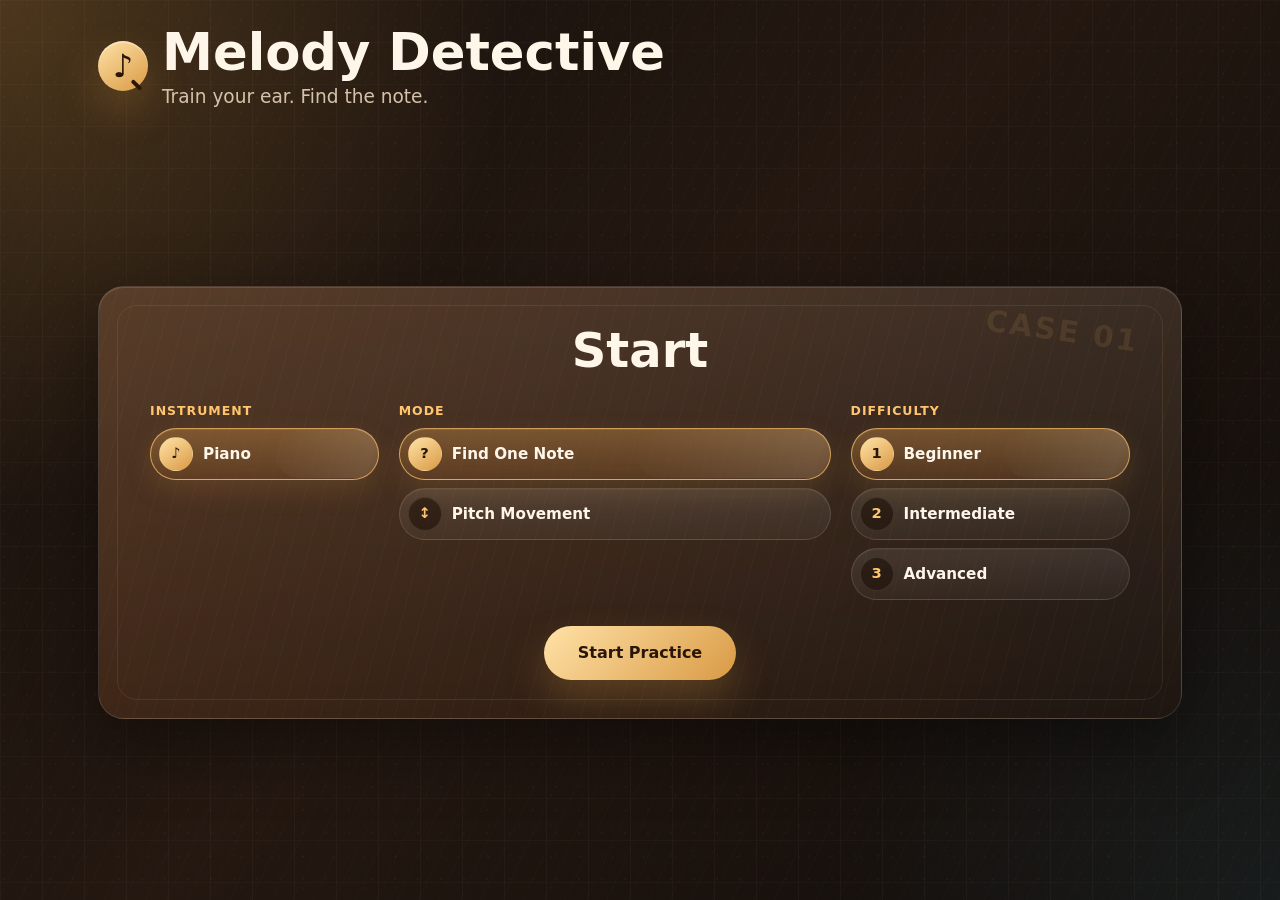
==== src/index.html @ ca668359 "Implemented the reward polish pass" ====
<!doctype html>
<html lang="en">
  <head>
    <meta charset="utf-8">
    <meta name="viewport" content="width=device-width, initial-scale=1">
    <title>Melody Detective</title>
    <link rel="stylesheet" href="styles.css">
  </head>
  <body>
    <main class="app" aria-labelledby="app-title">
      <header class="header">
        <div class="brand-mark" aria-hidden="true">♪</div>
        <div>
          <h1 id="app-title">Melody Detective</h1>
          <p class="subtitle">Train your ear. Find the note.</p>
        </div>
      </header>

      <section id="menu-screen" class="menu-card screen" aria-label="Practice setup">
        <div class="menu-intro">
          <h2>Start</h2>
        </div>

        <div class="settings-grid" aria-label="Practice settings">
          <div class="setting-group">
            <p class="setting-label">Instrument</p>
            <button class="setting-option selected" type="button" data-setting="instrument" data-value="piano" aria-pressed="true">
              <span class="option-icon" aria-hidden="true">♪</span>
              <span>Piano</span>
            </button>
          </div>

          <div class="setting-group">
            <p class="setting-label">Mode</p>
            <div class="option-row">
              <button class="setting-option selected" type="button" data-setting="mode" data-value="single-note" aria-pressed="true">
                <span class="option-icon" aria-hidden="true">?</span>
                <span>Find One Note</span>
              </button>
              <button class="setting-option" type="button" data-setting="mode" data-value="pitch-movement" aria-pressed="false">
                <span class="option-icon" aria-hidden="true">↕</span>
                <span>Pitch Movement</span>
              </button>
            </div>
          </div>

          <div class="setting-group">
            <p class="setting-label">Difficulty</p>
            <div class="option-row">
              <button class="setting-option selected" type="button" data-setting="difficulty" data-value="beginner" aria-pressed="true">
                <span class="option-icon" aria-hidden="true">1</span>
                <span>Beginner</span>
              </button>
              <button class="setting-option" type="button" data-setting="difficulty" data-value="intermediate" aria-pressed="false">
                <span class="option-icon" aria-hidden="true">2</span>
                <span>Intermediate</span>
              </button>
              <button class="setting-option" type="button" data-setting="difficulty" data-value="advanced" aria-pressed="false">
                <span class="option-icon" aria-hidden="true">3</span>
                <span>Advanced</span>
              </button>
            </div>
          </div>
        </div>

        <button id="start-practice" class="play-button" type="button">Start Practice</button>
      </section>

      <section id="challenge-screen" class="menu-card challenge-card screen hidden" aria-label="Find One Note challenge setup">
        <div class="menu-intro">
          <h2>Choose Challenge</h2>
        </div>

        <div class="challenge-grid" aria-label="Find One Note streak challenge">
          <button class="setting-option selected" type="button" data-setting="streakTarget" data-value="5" aria-pressed="true">
            <span class="option-icon" aria-hidden="true">5</span>
            <span>Streak</span>
          </button>
          <button class="setting-option" type="button" data-setting="streakTarget" data-value="10" aria-pressed="false">
            <span class="option-icon" aria-hidden="true">10</span>
            <span>Streak</span>
          </button>
          <button class="setting-option" type="button" data-setting="streakTarget" data-value="20" aria-pressed="false">
            <span class="option-icon" aria-hidden="true">20</span>
            <span>Streak</span>
          </button>
          <button class="setting-option" type="button" data-setting="streakTarget" data-value="30" aria-pressed="false">
            <span class="option-icon" aria-hidden="true">30</span>
            <span>Streak</span>
          </button>
        </div>

        <div class="challenge-nav">
          <button id="back-to-start" class="secondary-button" type="button">Back</button>
          <button id="start-selected-challenge" class="play-button" type="button">Start Challenge</button>
        </div>
      </section>

      <section id="practice-screen" class="screen hidden" aria-label="Piano practice">
        <div class="practice-topbar">
          <button id="back-to-menu" class="secondary-button" type="button">Back to Menu</button>
          <p id="practice-summary" class="practice-summary">Piano - Find One Note - Beginner</p>
        </div>

        <div class="game-card" aria-label="Melody Detective game">
          <div class="session-panel" aria-label="Session progress">
            <div class="session-stat">
              <span>Rank</span>
              <strong id="rank-label">Beginner</strong>
            </div>
            <div class="session-stat">
              <span>Streak</span>
              <strong id="streak-count">0 / 5</strong>
            </div>
            <div class="session-stat">
              <span>Accuracy</span>
              <strong id="accuracy-rate">100%</strong>
            </div>
            <div class="session-stat">
              <span>Attempts</span>
              <strong id="attempt-count">0</strong>
            </div>
            <div class="session-stat">
              <span>Misses</span>
              <strong id="miss-count">0</strong>
            </div>
          </div>

          <p id="instructions" class="instructions">
            Press Play Note, listen carefully, then tap the piano key that matches the mystery note.
          </p>

          <p id="movement-command" class="movement-command hidden"></p>

          <button id="play-note" class="play-button" type="button">Play Note</button>

          <div id="listening-tools" class="listening-tools hidden" aria-label="Listening tools">
            <button id="replay-note" class="secondary-button" type="button">Replay Note</button>
            <div id="compare-tools" class="compare-tools hidden">
              <button id="play-your-guess" class="secondary-button" type="button">Your Guess</button>
            </div>
          </div>

          <p id="feedback" class="feedback" role="status" aria-live="polite">
            Ready when you are.
          </p>

          <div id="success-moment" class="success-moment hidden" aria-hidden="true">
            <span class="success-icon"></span>
            <p class="success-title">You got it!</p>
            <span class="success-stamp">Solved</span>
          </div>

          <div class="piano-shell">
            <div id="keyboard" class="keyboard" aria-label="Virtual piano keyboard"></div>
          </div>

          <div id="challenge-complete" class="challenge-complete hidden" role="status" aria-live="polite">
            <div class="challenge-dialog">
              <span class="case-closed-stamp">Solved</span>
              <p class="success-kicker">Challenge complete</p>
              <h2>Take a bow.</h2>
              <p id="challenge-complete-copy">You reached your streak goal.</p>
              <div class="challenge-actions">
                <button id="aim-higher" class="play-button" type="button">Aim Higher</button>
                <button id="continue-challenge" class="secondary-button" type="button">Continue Current Challenge</button>
              </div>
            </div>
          </div>
        </div>

        <p class="footer">
          If a guess misses, listen to the direction cue, compare the notes, and try again.
        </p>
      </section>
    </main>

    <script src="app.js"></script>
  </body>
</html>
---- src/styles.css ----
:root {
  color-scheme: dark;
  --background: #17110d;
  --surface: #241a14;
  --surface-light: #322419;
  --ink: #fff6ea;
  --muted: #d5c2aa;
  --soft: #9b846a;
  --accent: #d99a45;
  --accent-bright: #ffc56f;
  --accent-ink: #2a1608;
  --correct: #f0bc67;
  --correct-deep: #7a4a1f;
  --high-low: #f2c86d;
  --clue: #7fc8ff;
  --border: rgba(255, 246, 234, 0.12);
  --white-key: #fff8ee;
  --white-key-bottom: #d8c9b5;
  --white-key-active: #ffe0a7;
  --black-key: #1f1712;
  --black-key-bottom: #070403;
  --black-key-width: 8%;
}

* {
  box-sizing: border-box;
}

body {
  position: relative;
  margin: 0;
  min-height: 100vh;
  font-family: Inter, ui-sans-serif, system-ui, -apple-system, BlinkMacSystemFont, "Segoe UI", sans-serif;
  color: var(--ink);
  background:
    linear-gradient(90deg, rgba(255, 246, 234, 0.03) 1px, transparent 1px),
    linear-gradient(rgba(255, 246, 234, 0.025) 1px, transparent 1px),
    radial-gradient(circle at top left, rgba(217, 154, 69, 0.28), transparent 32rem),
    radial-gradient(circle at bottom right, rgba(56, 91, 99, 0.2), transparent 28rem),
    linear-gradient(135deg, #17110d 0%, #241811 48%, #0f0c0a 100%);
  background-size: 42px 42px, 42px 42px, auto, auto, auto;
}

body::before {
  content: "";
  position: fixed;
  inset: 0;
  z-index: 0;
  pointer-events: none;
  background:
    radial-gradient(circle at 18% 22%, rgba(255, 246, 234, 0.06) 0 1px, transparent 1px),
    radial-gradient(circle at 78% 64%, rgba(217, 154, 69, 0.07) 0 1px, transparent 1px),
    repeating-linear-gradient(115deg, transparent 0 18px, rgba(255, 246, 234, 0.018) 18px 19px);
  background-size: 23px 23px, 31px 31px, auto;
  mix-blend-mode: screen;
  opacity: 0.42;
}

button {
  font: inherit;
}

.app {
  position: relative;
  z-index: 1;
  width: min(1120px, 100%);
  min-height: 100vh;
  margin: 0 auto;
  padding: 26px 18px 20px;
  display: grid;
  grid-template-rows: auto 1fr;
  gap: 18px;
}

.header {
  display: flex;
  align-items: center;
  gap: 14px;
}

h1 {
  margin: 0;
  font-size: clamp(1.85rem, 4vw, 3.25rem);
  line-height: 1.05;
  letter-spacing: 0;
}

.brand-mark {
  position: relative;
  width: 50px;
  height: 50px;
  border-radius: 50%;
  display: grid;
  place-items: center;
  color: var(--accent-ink);
  background:
    linear-gradient(145deg, #ffe2a7, var(--accent));
  font-size: 2rem;
  font-weight: 800;
  box-shadow:
    0 18px 42px rgba(217, 154, 69, 0.26),
    inset 0 2px 0 rgba(255, 255, 255, 0.34);
}

.brand-mark::after {
  content: "";
  position: absolute;
  right: 5px;
  bottom: 4px;
  width: 13px;
  height: 4px;
  border-radius: 999px;
  background: var(--accent-ink);
  transform: rotate(45deg);
  transform-origin: center;
}

.subtitle {
  margin: 6px 0 0;
  color: var(--muted);
  font-size: clamp(1rem, 2vw, 1.16rem);
}

.screen {
  align-self: center;
}

.screen.hidden,
.listening-tools.hidden,
.compare-tools.hidden,
.movement-command.hidden,
.play-button.hidden,
.challenge-complete.hidden {
  display: none;
}

.menu-card {
  position: relative;
  overflow: hidden;
  display: grid;
  justify-items: center;
  gap: clamp(18px, 3vw, 26px);
  padding: clamp(22px, 4vw, 38px);
  border: 1px solid var(--border);
  border-radius: 26px;
  background:
    repeating-linear-gradient(105deg, rgba(255, 246, 234, 0.025) 0 1px, transparent 1px 18px),
    linear-gradient(180deg, rgba(255, 246, 234, 0.075), transparent),
    linear-gradient(135deg, rgba(78, 48, 27, 0.92), rgba(31, 22, 17, 0.94));
  box-shadow:
    0 24px 70px rgba(0, 0, 0, 0.42),
    inset 0 1px 0 rgba(255, 246, 234, 0.12);
  backdrop-filter: blur(16px);
}

.menu-card::before {
  content: "";
  position: absolute;
  inset: 18px;
  border: 1px solid rgba(255, 197, 111, 0.1);
  border-radius: 20px;
  pointer-events: none;
}

.menu-card::after {
  content: "CASE 01";
  position: absolute;
  right: clamp(18px, 4vw, 42px);
  top: clamp(14px, 3vw, 30px);
  color: rgba(255, 197, 111, 0.1);
  font-size: clamp(1rem, 3vw, 1.85rem);
  font-weight: 900;
  letter-spacing: 0.08em;
  line-height: 1;
  pointer-events: none;
  transform: rotate(8deg);
}

.menu-intro {
  max-width: 660px;
  text-align: center;
  z-index: 1;
}

.setting-label {
  margin: 0;
  color: var(--accent-bright);
  font-size: 0.78rem;
  font-weight: 800;
  text-transform: uppercase;
  letter-spacing: 0.08em;
}

h2 {
  margin: 0;
  font-size: clamp(1.75rem, 5vw, 3rem);
  line-height: 1.08;
  letter-spacing: 0;
}

.settings-grid {
  width: min(980px, 100%);
  display: grid;
  grid-template-columns: 0.9fr 1.7fr 1.1fr;
  gap: clamp(14px, 2vw, 20px);
  z-index: 1;
}

.setting-group {
  min-width: 0;
  display: grid;
  align-content: start;
  gap: 10px;
}

.option-row {
  display: grid;
  grid-template-columns: 1fr;
  gap: 8px;
}

.challenge-grid {
  width: min(760px, 100%);
  display: grid;
  grid-template-columns: repeat(4, minmax(0, 1fr));
  gap: 10px;
  z-index: 1;
}

.challenge-nav {
  display: flex;
  align-items: center;
  justify-content: center;
  flex-wrap: wrap;
  gap: 10px;
  z-index: 1;
}

.setting-option {
  position: relative;
  overflow: hidden;
  min-height: 48px;
  display: flex;
  align-items: center;
  gap: 10px;
  padding: 8px 12px 8px 8px;
  border: 1px solid var(--border);
  border-radius: 999px;
  color: var(--ink);
  background:
    linear-gradient(180deg, rgba(255, 246, 234, 0.055), transparent),
    rgba(255, 246, 234, 0.04);
  font-size: 0.95rem;
  font-weight: 850;
  text-align: left;
  cursor: pointer;
  box-shadow: inset 0 1px 0 rgba(255, 255, 255, 0.04);
  transition: border-color 160ms ease, background 160ms ease, transform 160ms ease, box-shadow 160ms ease;
}

.setting-option::after {
  content: "";
  position: absolute;
  inset: 1px;
  border-radius: inherit;
  background: linear-gradient(110deg, transparent 0%, rgba(255, 246, 234, 0.11) 42%, transparent 68%);
  opacity: 0;
  transform: translateX(-55%);
  transition: opacity 180ms ease, transform 420ms ease;
  pointer-events: none;
}

.setting-option:hover,
.setting-option.selected {
  border-color: rgba(255, 197, 111, 0.72);
  background:
    linear-gradient(180deg, rgba(255, 197, 111, 0.19), transparent),
    rgba(125, 80, 39, 0.42);
  box-shadow:
    0 10px 28px rgba(217, 154, 69, 0.16),
    inset 0 1px 0 rgba(255, 246, 234, 0.1);
}

.setting-option:hover::after,
.setting-option.selected::after {
  opacity: 1;
  transform: translateX(55%);
}

.setting-option:active {
  transform: translateY(1px);
}

.option-icon {
  width: 34px;
  height: 34px;
  flex: 0 0 34px;
  display: grid;
  place-items: center;
  border: 1px solid rgba(255, 255, 255, 0.1);
  border-radius: 50%;
  color: var(--accent-bright);
  background: rgba(28, 16, 8, 0.58);
  font-size: 0.92rem;
  font-weight: 900;
  line-height: 1;
}

.setting-option.selected .option-icon {
  color: var(--accent-ink);
  background: linear-gradient(145deg, #ffe2a7, var(--accent));
  border-color: transparent;
}

.setting-option:focus-visible,
.secondary-button:focus-visible {
  outline: 3px solid var(--accent-bright);
  outline-offset: 3px;
}

.practice-topbar {
  display: flex;
  align-items: center;
  justify-content: space-between;
  gap: 14px;
  margin-bottom: 14px;
}

.secondary-button {
  min-height: 42px;
  padding: 0 16px;
  border: 1px solid var(--border);
  border-radius: 999px;
  color: var(--ink);
  background: rgba(255, 246, 234, 0.06);
  font-weight: 800;
  cursor: pointer;
  transition: background 160ms ease, border-color 160ms ease, transform 160ms ease;
}

.secondary-button:hover {
  border-color: rgba(255, 197, 111, 0.56);
  background: rgba(217, 154, 69, 0.14);
}

.secondary-button:active {
  transform: translateY(1px);
}

.listening-tools {
  display: flex;
  align-items: center;
  justify-content: center;
  flex-wrap: wrap;
  gap: 10px;
}

.compare-tools {
  display: flex;
  flex-wrap: wrap;
  justify-content: center;
  gap: 10px;
}

.practice-summary {
  margin: 0;
  color: var(--muted);
  font-size: 0.95rem;
  font-weight: 700;
  text-align: right;
}

.game-card {
  position: relative;
  overflow: hidden;
  align-self: center;
  display: grid;
  justify-items: center;
  gap: clamp(16px, 2vw, 22px);
  padding: clamp(20px, 3vw, 34px);
  border: 1px solid var(--border);
  border-radius: 28px;
  background:
    radial-gradient(circle at 22% 12%, rgba(255, 197, 111, 0.08), transparent 18rem),
    repeating-linear-gradient(100deg, rgba(255, 246, 234, 0.02) 0 1px, transparent 1px 22px),
    linear-gradient(180deg, rgba(255, 246, 234, 0.065), transparent),
    linear-gradient(135deg, rgba(45, 31, 23, 0.94), rgba(24, 19, 16, 0.95));
  box-shadow:
    0 24px 70px rgba(0, 0, 0, 0.42),
    inset 0 1px 0 rgba(255, 246, 234, 0.1);
  backdrop-filter: blur(16px);
}

.game-card::before {
  content: "CASE FILE";
  position: absolute;
  top: 18px;
  right: 22px;
  color: rgba(255, 197, 111, 0.08);
  font-size: clamp(0.78rem, 2vw, 1.25rem);
  font-weight: 900;
  letter-spacing: 0.1em;
  line-height: 1;
  pointer-events: none;
  transform: rotate(6deg);
}

.session-panel {
  width: 100%;
  display: grid;
  grid-template-columns: repeat(5, 1fr);
  gap: 10px;
}

.session-stat {
  min-height: 72px;
  display: grid;
  align-content: center;
  gap: 5px;
  padding: 12px;
  border: 1px solid rgba(255, 246, 234, 0.1);
  border-radius: 16px;
  background:
    linear-gradient(180deg, rgba(255, 246, 234, 0.07), transparent),
    rgba(255, 246, 234, 0.04);
  box-shadow: inset 0 1px 0 rgba(255, 246, 234, 0.05);
}

.session-stat span {
  color: var(--soft);
  font-size: 0.72rem;
  font-weight: 900;
  letter-spacing: 0.1em;
  text-transform: uppercase;
}

.session-stat strong {
  color: var(--ink);
  font-size: clamp(1rem, 2vw, 1.25rem);
  line-height: 1.1;
}

.instructions {
  max-width: 650px;
  margin: 0;
  color: var(--muted);
  font-size: clamp(1rem, 2vw, 1.16rem);
  line-height: 1.6;
  text-align: center;
}

.movement-command {
  margin: 0;
  color: var(--ink);
  font-size: clamp(1.25rem, 3vw, 1.7rem);
  font-weight: 800;
  text-align: center;
}

.play-button {
  min-height: 54px;
  padding: 0 34px;
  border: 0;
  border-radius: 999px;
  color: var(--accent-ink);
  background: linear-gradient(135deg, #ffe2a7, var(--accent));
  font-weight: 700;
  cursor: pointer;
  box-shadow: 0 18px 38px rgba(217, 154, 69, 0.26);
  transition: transform 160ms ease, box-shadow 160ms ease, filter 160ms ease;
}

.play-button:hover {
  transform: translateY(-2px);
  filter: brightness(1.05);
  box-shadow: 0 24px 48px rgba(217, 154, 69, 0.34);
}

.play-button:disabled {
  cursor: not-allowed;
  filter: saturate(0.6) brightness(0.78);
  opacity: 0.62;
  transform: none;
  box-shadow: none;
}

.play-button:active {
  transform: translateY(1px) scale(0.98);
}

.play-button:focus-visible,
.key:focus-visible {
  outline: 3px solid var(--accent-bright);
  outline-offset: 3px;
}

.feedback {
  min-height: 34px;
  margin: 0;
  color: var(--muted);
  font-size: clamp(1.2rem, 3vw, 1.6rem);
  font-weight: 700;
  text-align: center;
}

.feedback:empty {
  display: none;
}

.feedback.hint {
  color: var(--high-low);
}

.success-moment {
  position: relative;
  overflow: hidden;
  width: min(420px, 100%);
  display: flex;
  align-items: center;
  justify-content: center;
  gap: 10px;
  margin-top: -6px;
  padding: 12px 18px;
  border: 1px solid rgba(240, 188, 103, 0.42);
  border-radius: 999px;
  background:
    linear-gradient(135deg, rgba(240, 188, 103, 0.18), rgba(105, 68, 36, 0.22)),
    rgba(255, 246, 234, 0.05);
  box-shadow:
    0 18px 42px rgba(217, 154, 69, 0.14),
    inset 0 1px 0 rgba(255, 246, 234, 0.12);
  animation: successRise 420ms ease both;
}

.success-moment::after {
  content: "";
  position: absolute;
  inset: -40% auto -40% -30%;
  width: 34%;
  background: linear-gradient(90deg, transparent, rgba(255, 246, 234, 0.3), transparent);
  transform: skewX(-18deg);
  animation: lensSweep 900ms ease 120ms both;
  pointer-events: none;
}

.success-moment.hidden {
  display: none;
}

.success-kicker,
.success-title,
.success-note {
  margin: 0;
  text-align: center;
}

.success-icon {
  position: relative;
  z-index: 1;
  width: 34px;
  height: 34px;
  flex: 0 0 34px;
  display: grid;
  place-items: center;
  border-radius: 50%;
  color: var(--accent-ink);
  background: linear-gradient(145deg, #ffe2a7, var(--accent));
  box-shadow:
    0 10px 22px rgba(217, 154, 69, 0.22),
    inset 0 1px 0 rgba(255, 255, 255, 0.36);
  animation: badgePop 520ms ease both;
}

.success-icon::before {
  content: "";
  position: absolute;
  left: 9px;
  top: 8px;
  width: 12px;
  height: 12px;
  border: 3px solid var(--accent-ink);
  border-radius: 50%;
}

.success-icon::after {
  content: "";
  position: absolute;
  right: 8px;
  bottom: 8px;
  width: 10px;
  height: 4px;
  border-radius: 999px;
  background: var(--accent-ink);
  transform: rotate(45deg);
  transform-origin: center;
}

.success-kicker {
  color: var(--correct);
  font-size: 0.72rem;
  font-weight: 900;
  letter-spacing: 0.14em;
  text-transform: uppercase;
}

.success-title {
  color: var(--ink);
  font-size: clamp(1rem, 2.4vw, 1.25rem);
  font-weight: 900;
  line-height: 1;
  z-index: 1;
}

.success-title span {
  display: inline-block;
  animation: letterPop 520ms ease both;
  animation-delay: calc(var(--letter-index) * 34ms);
}

.success-note {
  color: var(--muted);
  font-size: 0.95rem;
  font-weight: 800;
}

.success-stamp {
  --stamp-rotation: -4deg;
  --stamp-start-rotation: -9deg;
  z-index: 1;
  padding: 5px 9px;
  border: 1px solid rgba(240, 188, 103, 0.42);
  border-radius: 999px;
  color: var(--accent-bright);
  background: rgba(42, 22, 8, 0.28);
  font-size: 0.66rem;
  font-weight: 1000;
  letter-spacing: 0.12em;
  line-height: 1;
  text-transform: uppercase;
  transform: rotate(-4deg);
  animation: stampIn 560ms ease 180ms both;
}

.challenge-complete {
  position: fixed;
  inset: 0;
  z-index: 20;
  width: 100%;
  display: grid;
  place-items: center;
  padding: 20px;
  background:
    radial-gradient(circle at center, rgba(217, 154, 69, 0.2), transparent 34rem),
    rgba(13, 8, 5, 0.78);
  backdrop-filter: blur(10px);
  animation: overlayFade 220ms ease both;
}

.challenge-dialog {
  position: relative;
  overflow: hidden;
  width: min(560px, 100%);
  display: grid;
  justify-items: center;
  gap: 14px;
  padding: clamp(26px, 5vw, 42px);
  border: 1px solid rgba(255, 197, 111, 0.36);
  border-radius: 28px;
  background:
    radial-gradient(circle at 20% 0%, rgba(255, 226, 167, 0.14), transparent 14rem),
    linear-gradient(135deg, rgba(217, 154, 69, 0.24), rgba(78, 48, 27, 0.16)),
    rgba(37, 24, 16, 0.96);
  box-shadow:
    0 28px 70px rgba(0, 0, 0, 0.52),
    0 0 70px rgba(217, 154, 69, 0.16),
    inset 0 1px 0 rgba(255, 246, 234, 0.14);
  text-align: center;
  animation: successRise 420ms ease both;
}

.challenge-dialog::before {
  content: "";
  position: absolute;
  inset: -20%;
  background:
    conic-gradient(from 90deg, transparent, rgba(255, 226, 167, 0.1), transparent 26%),
    repeating-linear-gradient(90deg, transparent 0 18px, rgba(255, 246, 234, 0.02) 18px 19px);
  animation: clueGlow 1600ms ease both;
  pointer-events: none;
}

.challenge-dialog > * {
  position: relative;
  z-index: 1;
}

.case-closed-stamp {
  --stamp-rotation: 10deg;
  --stamp-start-rotation: 18deg;
  position: absolute;
  top: clamp(14px, 3vw, 22px);
  right: clamp(16px, 4vw, 30px);
  z-index: 0;
  color: rgba(255, 197, 111, 0.16);
  font-size: clamp(1.25rem, 5vw, 3rem);
  font-weight: 1000;
  letter-spacing: 0.12em;
  line-height: 1;
  text-transform: uppercase;
  transform: rotate(var(--stamp-rotation));
  animation: stampIn 680ms ease 120ms both;
}

.challenge-complete h2,
.challenge-complete p {
  margin: 0;
}

.challenge-complete h2 {
  font-size: clamp(1.7rem, 5vw, 2.6rem);
}

.challenge-complete p:not(.success-kicker) {
  color: var(--muted);
  line-height: 1.5;
}

.challenge-actions {
  display: flex;
  flex-wrap: wrap;
  justify-content: center;
  gap: 10px;
  padding-top: 10px;
}

.piano-shell {
  width: 100%;
  padding: clamp(12px, 2.6vw, 22px);
  border: 1px solid rgba(255, 246, 234, 0.1);
  border-radius: 22px;
  background:
    linear-gradient(180deg, rgba(255, 246, 234, 0.09), transparent 32%),
    #100b08;
  box-shadow:
    inset 0 1px 0 rgba(255, 246, 234, 0.09),
    0 20px 44px rgba(0, 0, 0, 0.36);
}

.keyboard {
  width: 100%;
  height: clamp(180px, 26vw, 280px);
  position: relative;
  display: flex;
  overflow: hidden;
  border-radius: 14px;
  background: #090604;
  box-shadow:
    inset 0 8px 14px rgba(255, 255, 255, 0.06),
    inset 0 -18px 28px rgba(0, 0, 0, 0.35);
}

.key {
  font: inherit;
  cursor: pointer;
  transition: transform 120ms ease, filter 120ms ease, box-shadow 120ms ease;
}

.white-key {
  flex: 1 1 0;
  min-width: 0;
  height: 100%;
  border: 0;
  border-right: 1px solid #b8bfce;
  border-bottom: 8px solid #b8bfce;
  border-radius: 0 0 9px 9px;
  background: linear-gradient(180deg, var(--white-key) 0%, var(--white-key-bottom) 100%);
  color: #2d3340;
  font-weight: 800;
  display: flex;
  align-items: flex-end;
  justify-content: center;
  padding: 0 4px clamp(14px, 2vw, 22px);
  box-shadow:
    inset 0 -18px 24px rgba(22, 30, 45, 0.12),
    inset 1px 0 0 rgba(255, 255, 255, 0.85);
}

.white-key:first-child {
  border-top-left-radius: 10px;
}

.white-key:last-child {
  border-right: 0;
  border-top-right-radius: 10px;
}

.white-key:hover {
  filter: brightness(1.04);
}

.white-key:active {
  transform: translateY(5px);
  background: linear-gradient(180deg, var(--white-key-active) 0%, #d8b87d 100%);
  box-shadow:
    inset 0 -8px 16px rgba(22, 30, 45, 0.18),
    inset 1px 0 0 rgba(255, 255, 255, 0.75);
}

.white-key.revealed {
  color: var(--accent-ink);
  background: linear-gradient(180deg, #ffe8b5 0%, #d9ad65 100%);
  font-size: clamp(1rem, 2vw, 1.35rem);
  text-shadow: 0 1px 0 rgba(255, 255, 255, 0.7);
}

.white-key.solved-key {
  animation: keySolvedWhite 720ms ease both;
}

.black-key {
  position: absolute;
  top: 0;
  left: calc(var(--key-left) - (var(--black-key-width) / 2));
  width: var(--black-key-width);
  height: 62%;
  border: 0;
  border-radius: 0 0 7px 7px;
  color: #f6ead9;
  background:
    linear-gradient(90deg, rgba(255, 246, 234, 0.13), transparent 28%, rgba(255, 246, 234, 0.06) 70%, transparent),
    linear-gradient(180deg, #49372a 0%, var(--black-key) 48%, var(--black-key-bottom) 100%);
  font-size: clamp(0.72rem, 1.5vw, 0.9rem);
  font-weight: 800;
  display: flex;
  align-items: flex-end;
  justify-content: center;
  padding: 0 2px clamp(12px, 1.8vw, 18px);
  box-shadow:
    0 9px 16px rgba(0, 0, 0, 0.55),
    inset 0 -10px 14px rgba(0, 0, 0, 0.55),
    inset 0 1px 0 rgba(255, 255, 255, 0.18);
  z-index: 2;
}

.black-key:hover {
  filter: brightness(1.16);
}

.black-key:active {
  transform: translateY(4px);
  box-shadow:
    0 5px 10px rgba(0, 0, 0, 0.5),
    inset 0 -6px 10px rgba(0, 0, 0, 0.6),
    inset 0 1px 0 rgba(255, 255, 255, 0.14);
}

.black-key.revealed {
  color: var(--accent-bright);
  background:
    linear-gradient(90deg, rgba(255, 197, 111, 0.22), transparent 32%, rgba(255, 197, 111, 0.08) 72%, transparent),
    linear-gradient(180deg, #59402d 0%, #20140d 48%, #070403 100%);
  font-size: clamp(0.8rem, 1.6vw, 1rem);
}

.black-key.solved-key {
  animation: keySolvedBlack 720ms ease both;
}

.black-key:disabled {
  cursor: not-allowed;
  filter: saturate(0.45) brightness(0.72);
  opacity: 0.72;
  transform: none;
}

.black-key:disabled:active {
  transform: none;
}

.footer {
  color: var(--soft);
  font-size: 0.95rem;
  line-height: 1.5;
  margin: 14px 0 0;
  text-align: center;
}

@keyframes successRise {
  from {
    opacity: 0;
    transform: translateY(10px) scale(0.98);
  }

  to {
    opacity: 1;
    transform: translateY(0) scale(1);
  }
}

@keyframes overlayFade {
  from {
    opacity: 0;
  }

  to {
    opacity: 1;
  }
}

@keyframes letterPop {
  0% {
    opacity: 0;
    transform: translateY(10px) scale(0.92);
  }

  70% {
    opacity: 1;
    transform: translateY(-2px) scale(1.04);
  }

  100% {
    opacity: 1;
    transform: translateY(0) scale(1);
  }
}

@keyframes lensSweep {
  0% {
    opacity: 0;
    transform: translateX(0) skewX(-18deg);
  }

  25% {
    opacity: 1;
  }

  100% {
    opacity: 0;
    transform: translateX(520%) skewX(-18deg);
  }
}

@keyframes stampIn {
  0% {
    opacity: 0;
    transform: rotate(var(--stamp-start-rotation)) scale(1.28);
  }

  65% {
    opacity: 1;
    transform: rotate(var(--stamp-rotation)) scale(0.96);
  }

  100% {
    opacity: 1;
    transform: rotate(var(--stamp-rotation)) scale(1);
  }
}

@keyframes clueGlow {
  0% {
    opacity: 0;
    transform: rotate(0deg) scale(0.96);
  }

  100% {
    opacity: 1;
    transform: rotate(8deg) scale(1);
  }
}

@keyframes keySolvedWhite {
  0% {
    box-shadow:
      inset 0 -18px 24px rgba(22, 30, 45, 0.12),
      inset 1px 0 0 rgba(255, 255, 255, 0.85);
    filter: brightness(1);
  }

  45% {
    box-shadow:
      0 0 0 5px rgba(240, 188, 103, 0.28),
      0 0 34px rgba(217, 154, 69, 0.36),
      inset 0 -12px 22px rgba(42, 22, 8, 0.12),
      inset 1px 0 0 rgba(255, 255, 255, 0.85);
    filter: brightness(1.05);
  }

  100% {
    box-shadow:
      inset 0 -18px 24px rgba(22, 30, 45, 0.12),
      inset 1px 0 0 rgba(255, 255, 255, 0.85);
    filter: brightness(1);
  }
}

@keyframes keySolvedBlack {
  0% {
    box-shadow:
      0 9px 16px rgba(0, 0, 0, 0.55),
      inset 0 -10px 14px rgba(0, 0, 0, 0.55),
      inset 0 1px 0 rgba(255, 255, 255, 0.18);
  }

  45% {
    box-shadow:
      0 0 0 4px rgba(240, 188, 103, 0.24),
      0 14px 22px rgba(0, 0, 0, 0.48),
      0 0 32px rgba(217, 154, 69, 0.34),
      inset 0 -8px 12px rgba(0, 0, 0, 0.5),
      inset 0 1px 0 rgba(255, 255, 255, 0.18);
  }

  100% {
    box-shadow:
      0 9px 16px rgba(0, 0, 0, 0.55),
      inset 0 -10px 14px rgba(0, 0, 0, 0.55),
      inset 0 1px 0 rgba(255, 255, 255, 0.18);
  }
}

@keyframes badgePop {
  0% {
    opacity: 0;
    transform: rotate(-16deg) scale(0.72);
  }

  70% {
    opacity: 1;
    transform: rotate(7deg) scale(1.08);
  }

  100% {
    opacity: 1;
    transform: rotate(0) scale(1);
  }
}

@media (prefers-reduced-motion: reduce) {
  .success-moment,
  .success-moment::after,
  .success-icon,
  .success-title span,
  .success-stamp,
  .challenge-complete,
  .challenge-dialog,
  .challenge-dialog::before,
  .case-closed-stamp,
  .white-key.solved-key,
  .black-key.solved-key {
    animation: none;
  }

  .key,
  .play-button,
  .secondary-button,
  .setting-option {
    transition: none;
  }
}

@media (max-width: 640px) {
  .app {
    padding: 22px 12px 18px;
    gap: 18px;
  }

  .header {
    gap: 11px;
  }

  .brand-mark {
    width: 46px;
    height: 46px;
    border-radius: 14px;
    font-size: 1.65rem;
  }

  .game-card {
    gap: 18px;
    padding: 18px 12px;
  }

  .menu-card {
    padding: 20px 14px;
  }

  .menu-card::before {
    inset: 10px;
  }

  .settings-grid {
    grid-template-columns: 1fr;
  }

  .setting-group {
    gap: 8px;
  }

  .option-row {
    grid-template-columns: repeat(2, minmax(0, 1fr));
  }

  .challenge-grid {
    grid-template-columns: repeat(2, minmax(0, 1fr));
  }

  .setting-option {
    min-height: 46px;
    padding-right: 10px;
    font-size: 0.9rem;
  }

  .option-icon {
    width: 30px;
    height: 30px;
    flex-basis: 30px;
    font-size: 0.82rem;
  }

  .session-panel {
    grid-template-columns: repeat(2, 1fr);
  }

  .practice-topbar {
    align-items: stretch;
    flex-direction: column;
  }

  .practice-summary {
    text-align: left;
  }

  .listening-tools,
  .compare-tools {
    width: 100%;
  }

  .listening-tools .secondary-button,
  .compare-tools .secondary-button {
    flex: 1 1 140px;
  }

  .keyboard {
    height: clamp(150px, 48vw, 220px);
  }

  .white-key {
    font-size: 0.82rem;
    padding-bottom: 12px;
  }

  .black-key {
    height: 58%;
    border-radius: 0 0 5px 5px;
  }
}
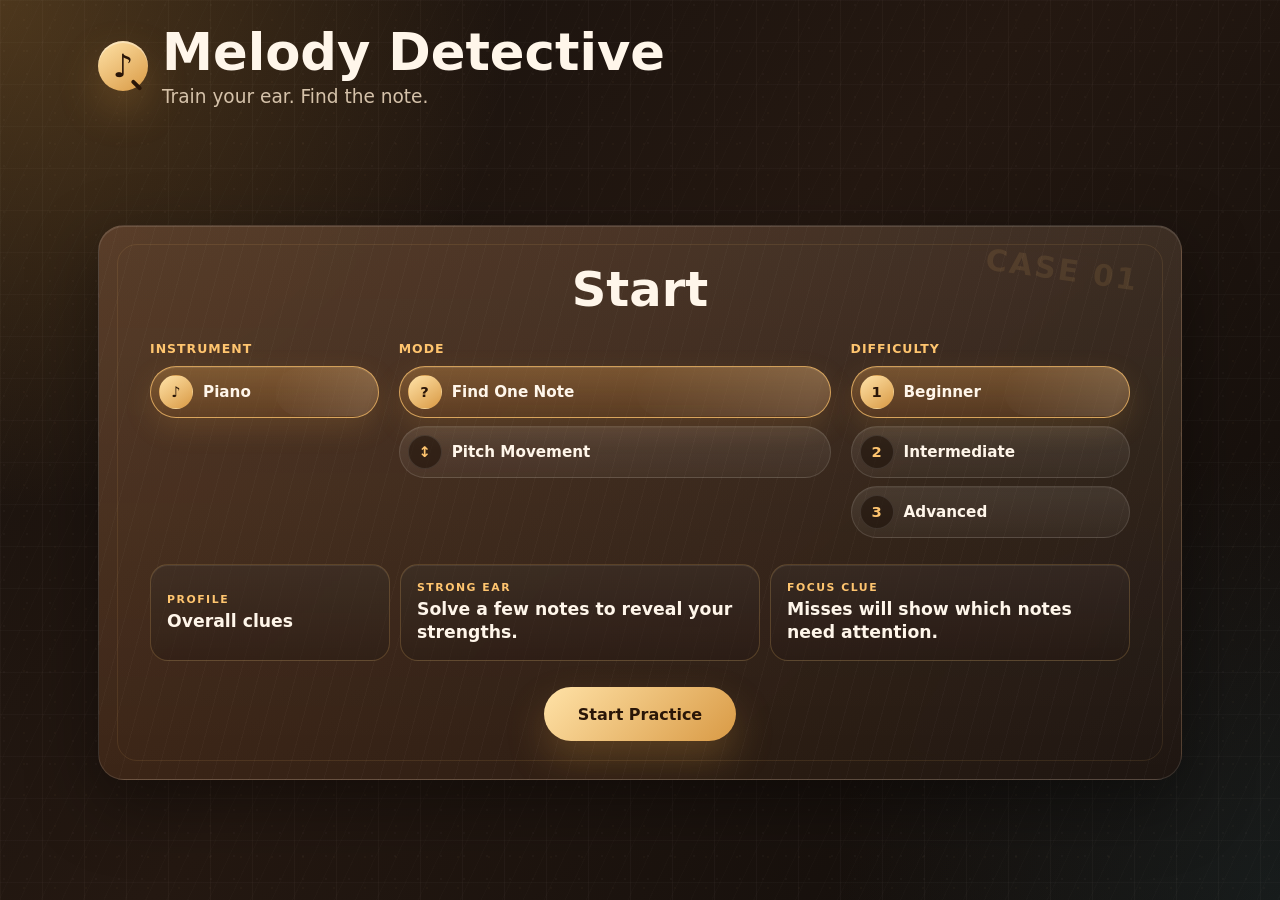
==== commit 416c270e: "Separate session insights from overall profile" ====
--- a/src/index.html
+++ b/src/index.html
@@ -63,6 +63,21 @@
           </div>
         </div>
 
+        <div class="profile-card" aria-label="Overall ear profile">
+          <div>
+            <span>Profile</span>
+            <strong>Overall clues</strong>
+          </div>
+          <div>
+            <span>Strong Ear</span>
+            <strong id="profile-strength-insight">Solve a few notes to reveal your strengths.</strong>
+          </div>
+          <div>
+            <span>Focus Clue</span>
+            <strong id="profile-focus-insight">Misses will show which notes need attention.</strong>
+          </div>
+        </div>
+
         <button id="start-practice" class="play-button" type="button">Start Practice</button>
       </section>
 
@@ -123,6 +138,21 @@
             <div class="session-stat">
               <span>Misses</span>
               <strong id="miss-count">0</strong>
+            </div>
+            <div id="timer-stat" class="session-stat timer-stat hidden">
+              <span>Timer</span>
+              <strong id="timer-count">--</strong>
+            </div>
+          </div>
+
+          <div class="learning-insights" aria-label="Personalized learning notes">
+            <div class="learning-insight">
+              <span>Strong Ear</span>
+              <strong id="strength-insight">Solve a few notes to reveal your strengths.</strong>
+            </div>
+            <div class="learning-insight">
+              <span>Focus Clue</span>
+              <strong id="focus-insight">Misses will show which notes need attention.</strong>
             </div>
           </div>
 
@@ -163,7 +193,56 @@
               <p id="challenge-complete-copy">You reached your streak goal.</p>
               <div class="challenge-actions">
                 <button id="aim-higher" class="play-button" type="button">Aim Higher</button>
+                <button id="view-summary" class="secondary-button" type="button">View Summary</button>
                 <button id="continue-challenge" class="secondary-button" type="button">Continue Current Challenge</button>
+              </div>
+            </div>
+          </div>
+
+          <div id="session-summary" class="session-summary hidden" role="dialog" aria-modal="true" aria-labelledby="summary-title">
+            <div class="summary-dialog">
+              <span class="case-closed-stamp">Case Notes</span>
+              <p class="success-kicker">Session summary</p>
+              <h2 id="summary-title">What your ear showed today</h2>
+              <p id="summary-takeaway">Every session leaves a clue.</p>
+
+              <div class="summary-grid" aria-label="Session results">
+                <div class="summary-stat">
+                  <span>Solves</span>
+                  <strong id="summary-solves">0</strong>
+                </div>
+                <div class="summary-stat">
+                  <span>Misses</span>
+                  <strong id="summary-misses">0</strong>
+                </div>
+                <div class="summary-stat">
+                  <span>Accuracy</span>
+                  <strong id="summary-accuracy">100%</strong>
+                </div>
+                <div class="summary-stat">
+                  <span>Best Streak</span>
+                  <strong id="summary-best-streak">0</strong>
+                </div>
+                <div class="summary-stat">
+                  <span>Rank</span>
+                  <strong id="summary-rank">Beginner</strong>
+                </div>
+              </div>
+
+              <div class="summary-learning" aria-label="Learning notes">
+                <div>
+                  <span>Strong Ear</span>
+                  <strong id="summary-strength">Solve a few notes to reveal your strengths.</strong>
+                </div>
+                <div>
+                  <span>Focus Clue</span>
+                  <strong id="summary-focus">Misses will show which notes need attention.</strong>
+                </div>
+              </div>
+
+              <div class="summary-actions">
+                <button id="summary-menu" class="secondary-button" type="button">Back to Menu</button>
+                <button id="summary-continue" class="play-button" type="button">Keep Practicing</button>
               </div>
             </div>
           </div>
@@ -175,6 +254,9 @@
       </section>
     </main>
 
+    <script src="config.js"></script>
+    <script src="audio.js"></script>
+    <script src="learning-profile.js"></script>
     <script src="app.js"></script>
   </body>
 </html>
--- a/src/styles.css
+++ b/src/styles.css
@@ -130,7 +130,9 @@
 .compare-tools.hidden,
 .movement-command.hidden,
 .play-button.hidden,
-.challenge-complete.hidden {
+.timer-stat.hidden,
+.challenge-complete.hidden,
+.session-summary.hidden {
   display: none;
 }
 
@@ -227,6 +229,42 @@
   z-index: 1;
 }
 
+.profile-card {
+  width: min(980px, 100%);
+  display: grid;
+  grid-template-columns: 0.8fr 1.2fr 1.2fr;
+  gap: 10px;
+  z-index: 1;
+}
+
+.profile-card > div {
+  display: grid;
+  align-content: center;
+  gap: 4px;
+  min-height: 84px;
+  padding: 16px;
+  border: 1px solid rgba(255, 197, 111, 0.2);
+  border-radius: 18px;
+  background:
+    linear-gradient(180deg, rgba(255, 246, 234, 0.07), rgba(255, 246, 234, 0.02)),
+    rgba(27, 16, 10, 0.42);
+  box-shadow: inset 0 1px 0 rgba(255, 246, 234, 0.08);
+}
+
+.profile-card span {
+  color: var(--accent-bright);
+  font-size: 0.68rem;
+  font-weight: 900;
+  letter-spacing: 0.14em;
+  text-transform: uppercase;
+}
+
+.profile-card strong {
+  color: var(--text);
+  font-size: clamp(0.98rem, 2vw, 1.08rem);
+  line-height: 1.32;
+}
+
 .challenge-nav {
   display: flex;
   align-items: center;
@@ -438,6 +476,62 @@
   color: var(--ink);
   font-size: clamp(1rem, 2vw, 1.25rem);
   line-height: 1.1;
+}
+
+.timer-stat {
+  border-color: rgba(240, 188, 103, 0.28);
+  background:
+    linear-gradient(180deg, rgba(240, 188, 103, 0.1), transparent),
+    rgba(255, 246, 234, 0.045);
+}
+
+.timer-stat strong {
+  color: var(--accent-bright);
+}
+
+.timer-stat.urgent {
+  border-color: rgba(242, 200, 109, 0.62);
+  box-shadow:
+    0 0 28px rgba(217, 154, 69, 0.18),
+    inset 0 1px 0 rgba(255, 246, 234, 0.1);
+  animation: timerPulse 900ms ease-in-out infinite;
+}
+
+.learning-insights {
+  width: min(820px, 100%);
+  display: grid;
+  grid-template-columns: repeat(2, minmax(0, 1fr));
+  gap: 10px;
+}
+
+.learning-insight {
+  min-height: 66px;
+  display: grid;
+  align-content: center;
+  gap: 5px;
+  padding: 12px 14px;
+  border: 1px solid rgba(240, 188, 103, 0.18);
+  border-radius: 18px;
+  background:
+    radial-gradient(circle at top left, rgba(255, 197, 111, 0.1), transparent 12rem),
+    rgba(255, 246, 234, 0.035);
+  box-shadow:
+    inset 0 1px 0 rgba(255, 246, 234, 0.06),
+    0 12px 26px rgba(0, 0, 0, 0.14);
+}
+
+.learning-insight span {
+  color: var(--accent-bright);
+  font-size: 0.7rem;
+  font-weight: 900;
+  letter-spacing: 0.12em;
+  text-transform: uppercase;
+}
+
+.learning-insight strong {
+  color: var(--ink);
+  font-size: clamp(0.92rem, 2vw, 1.04rem);
+  line-height: 1.35;
 }
 
 .instructions {
@@ -641,7 +735,8 @@
   animation: stampIn 560ms ease 180ms both;
 }
 
-.challenge-complete {
+.challenge-complete,
+.session-summary {
   position: fixed;
   inset: 0;
   z-index: 20;
@@ -656,7 +751,8 @@
   animation: overlayFade 220ms ease both;
 }
 
-.challenge-dialog {
+.challenge-dialog,
+.summary-dialog {
   position: relative;
   overflow: hidden;
   width: min(560px, 100%);
@@ -678,7 +774,13 @@
   animation: successRise 420ms ease both;
 }
 
-.challenge-dialog::before {
+.summary-dialog {
+  width: min(720px, 100%);
+  gap: 16px;
+}
+
+.challenge-dialog::before,
+.summary-dialog::before {
   content: "";
   position: absolute;
   inset: -20%;
@@ -689,7 +791,8 @@
   pointer-events: none;
 }
 
-.challenge-dialog > * {
+.challenge-dialog > *,
+.summary-dialog > * {
   position: relative;
   z-index: 1;
 }
@@ -712,20 +815,84 @@
 }
 
 .challenge-complete h2,
-.challenge-complete p {
+.challenge-complete p,
+.session-summary h2,
+.session-summary p {
   margin: 0;
 }
 
-.challenge-complete h2 {
+.challenge-complete h2,
+.session-summary h2 {
   font-size: clamp(1.7rem, 5vw, 2.6rem);
 }
 
-.challenge-complete p:not(.success-kicker) {
+.challenge-complete p:not(.success-kicker),
+.session-summary p:not(.success-kicker) {
   color: var(--muted);
   line-height: 1.5;
 }
 
-.challenge-actions {
+.summary-grid {
+  width: 100%;
+  display: grid;
+  grid-template-columns: repeat(5, minmax(0, 1fr));
+  gap: 10px;
+  padding-top: 8px;
+}
+
+.summary-stat,
+.summary-learning > div {
+  border: 1px solid rgba(255, 246, 234, 0.12);
+  border-radius: 18px;
+  background:
+    linear-gradient(180deg, rgba(255, 246, 234, 0.09), rgba(255, 246, 234, 0.02)),
+    rgba(20, 12, 7, 0.42);
+  box-shadow: inset 0 1px 0 rgba(255, 246, 234, 0.08);
+}
+
+.summary-stat {
+  min-height: 82px;
+  display: grid;
+  align-content: center;
+  gap: 4px;
+  padding: 14px 10px;
+}
+
+.summary-stat span,
+.summary-learning span {
+  color: var(--accent);
+  font-size: 0.68rem;
+  font-weight: 900;
+  letter-spacing: 0.16em;
+  text-transform: uppercase;
+}
+
+.summary-stat strong {
+  font-size: clamp(1.25rem, 3vw, 1.8rem);
+}
+
+.summary-learning {
+  width: 100%;
+  display: grid;
+  grid-template-columns: repeat(2, minmax(0, 1fr));
+  gap: 10px;
+}
+
+.summary-learning > div {
+  display: grid;
+  gap: 6px;
+  padding: 16px;
+  text-align: left;
+}
+
+.summary-learning strong {
+  color: var(--text);
+  font-size: clamp(0.95rem, 2vw, 1.08rem);
+  line-height: 1.35;
+}
+
+.challenge-actions,
+.summary-actions {
   display: flex;
   flex-wrap: wrap;
   justify-content: center;
@@ -735,6 +902,7 @@
 
 .piano-shell {
   width: 100%;
+  overflow-x: auto;
   padding: clamp(12px, 2.6vw, 22px);
   border: 1px solid rgba(255, 246, 234, 0.1);
   border-radius: 22px;
@@ -744,6 +912,20 @@
   box-shadow:
     inset 0 1px 0 rgba(255, 246, 234, 0.09),
     0 20px 44px rgba(0, 0, 0, 0.36);
+}
+
+.piano-shell::-webkit-scrollbar {
+  height: 8px;
+}
+
+.piano-shell::-webkit-scrollbar-track {
+  background: rgba(42, 22, 8, 0.36);
+  border-radius: 999px;
+}
+
+.piano-shell::-webkit-scrollbar-thumb {
+  background: rgba(217, 154, 69, 0.42);
+  border-radius: 999px;
 }
 
 .keyboard {
@@ -757,6 +939,10 @@
   box-shadow:
     inset 0 8px 14px rgba(255, 255, 255, 0.06),
     inset 0 -18px 28px rgba(0, 0, 0, 0.35);
+}
+
+.expanded-keyboard {
+  min-width: min(760px, 145vw);
 }
 
 .key {
@@ -813,6 +999,11 @@
   text-shadow: 0 1px 0 rgba(255, 255, 255, 0.7);
 }
 
+.expanded-keyboard .white-key {
+  border-bottom-width: 7px;
+  padding-inline: 2px;
+}
+
 .white-key.solved-key {
   animation: keySolvedWhite 720ms ease both;
 }
@@ -862,6 +1053,11 @@
   font-size: clamp(0.8rem, 1.6vw, 1rem);
 }
 
+.expanded-keyboard .black-key {
+  height: 60%;
+  border-radius: 0 0 6px 6px;
+}
+
 .black-key.solved-key {
   animation: keySolvedBlack 720ms ease both;
 }
@@ -1019,6 +1215,17 @@
   }
 }
 
+@keyframes timerPulse {
+  0%,
+  100% {
+    transform: translateY(0);
+  }
+
+  50% {
+    transform: translateY(-1px);
+  }
+}
+
 @keyframes badgePop {
   0% {
     opacity: 0;
@@ -1043,9 +1250,13 @@
   .success-title span,
   .success-stamp,
   .challenge-complete,
+  .session-summary,
   .challenge-dialog,
+  .summary-dialog,
   .challenge-dialog::before,
+  .summary-dialog::before,
   .case-closed-stamp,
+  .timer-stat.urgent,
   .white-key.solved-key,
   .black-key.solved-key {
     animation: none;
@@ -1093,6 +1304,10 @@
     grid-template-columns: 1fr;
   }
 
+  .profile-card {
+    grid-template-columns: 1fr;
+  }
+
   .setting-group {
     gap: 8px;
   }
@@ -1122,6 +1337,15 @@
     grid-template-columns: repeat(2, 1fr);
   }
 
+  .learning-insights {
+    grid-template-columns: 1fr;
+  }
+
+  .summary-grid,
+  .summary-learning {
+    grid-template-columns: 1fr;
+  }
+
   .practice-topbar {
     align-items: stretch;
     flex-direction: column;
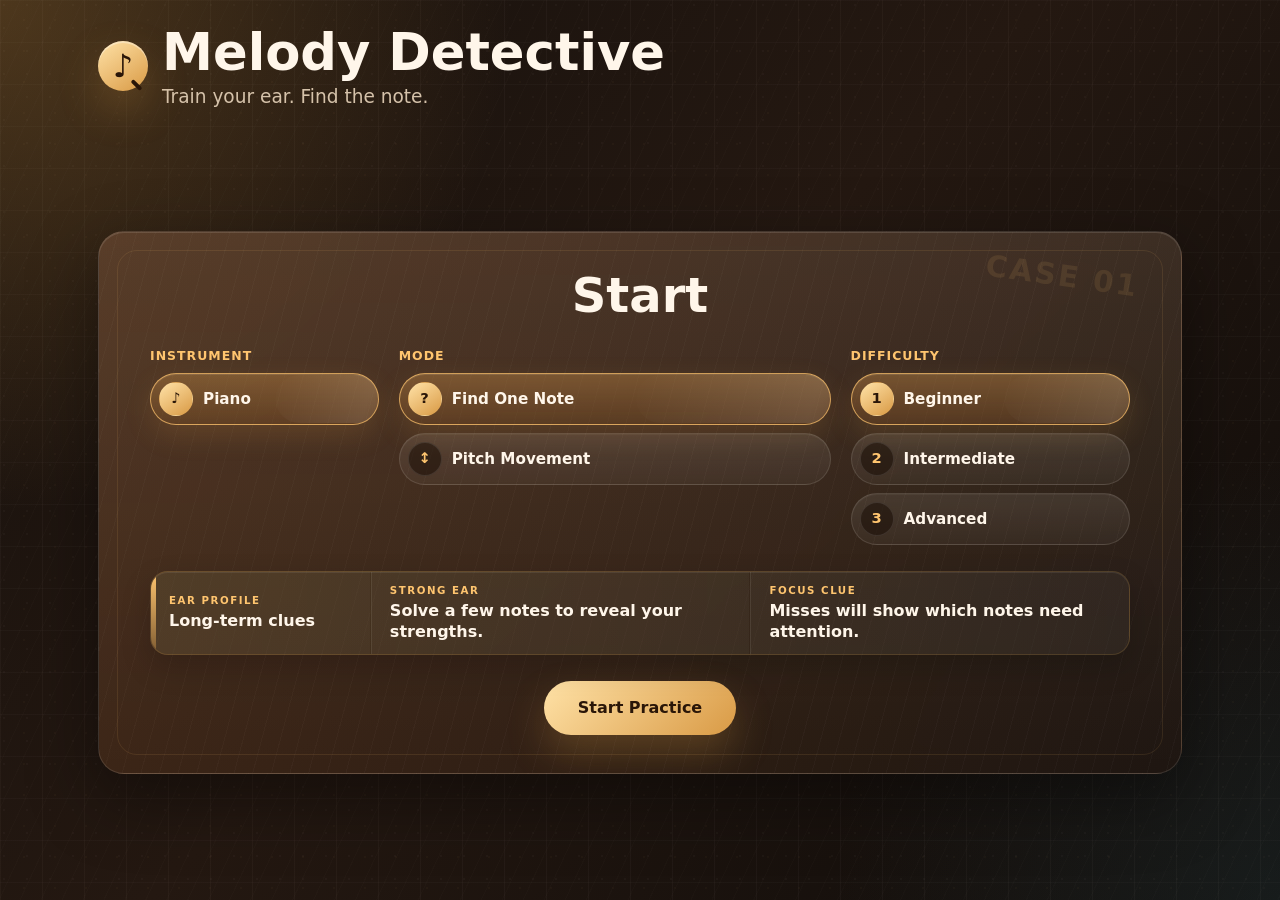
==== commit 229e7d48: "Polish start menu profile section" ====
--- a/src/index.html
+++ b/src/index.html
@@ -64,15 +64,15 @@
         </div>
 
         <div class="profile-card" aria-label="Overall ear profile">
-          <div>
-            <span>Profile</span>
-            <strong>Overall clues</strong>
-          </div>
-          <div>
+          <div class="profile-card-title">
+            <span>Ear Profile</span>
+            <strong>Long-term clues</strong>
+          </div>
+          <div class="profile-card-clue">
             <span>Strong Ear</span>
             <strong id="profile-strength-insight">Solve a few notes to reveal your strengths.</strong>
           </div>
-          <div>
+          <div class="profile-card-clue">
             <span>Focus Clue</span>
             <strong id="profile-focus-insight">Misses will show which notes need attention.</strong>
           </div>
--- a/src/styles.css
+++ b/src/styles.css
@@ -231,37 +231,62 @@
 
 .profile-card {
   width: min(980px, 100%);
-  display: grid;
-  grid-template-columns: 0.8fr 1.2fr 1.2fr;
-  gap: 10px;
+  position: relative;
+  display: grid;
+  grid-template-columns: 0.74fr 1.28fr 1.28fr;
+  gap: 1px;
+  overflow: hidden;
+  border: 1px solid rgba(255, 197, 111, 0.18);
+  border-radius: 18px;
+  background:
+    linear-gradient(90deg, rgba(255, 197, 111, 0.12), rgba(255, 246, 234, 0.035)),
+    rgba(20, 12, 7, 0.34);
+  box-shadow:
+    inset 0 1px 0 rgba(255, 246, 234, 0.08),
+    0 12px 30px rgba(0, 0, 0, 0.18);
   z-index: 1;
+}
+
+.profile-card::before {
+  content: "";
+  position: absolute;
+  inset: 0 auto 0 0;
+  width: 5px;
+  background: linear-gradient(180deg, var(--accent-bright), rgba(217, 154, 69, 0.35));
+  pointer-events: none;
 }
 
 .profile-card > div {
   display: grid;
   align-content: center;
   gap: 4px;
-  min-height: 84px;
-  padding: 16px;
-  border: 1px solid rgba(255, 197, 111, 0.2);
-  border-radius: 18px;
-  background:
-    linear-gradient(180deg, rgba(255, 246, 234, 0.07), rgba(255, 246, 234, 0.02)),
-    rgba(27, 16, 10, 0.42);
-  box-shadow: inset 0 1px 0 rgba(255, 246, 234, 0.08);
+  min-height: 66px;
+  padding: 12px 18px;
+  background: rgba(255, 246, 234, 0.035);
+}
+
+.profile-card-title {
+  padding-left: 22px;
+  background:
+    linear-gradient(180deg, rgba(255, 197, 111, 0.1), rgba(255, 246, 234, 0.03)),
+    rgba(42, 22, 8, 0.28);
+}
+
+.profile-card-clue {
+  border-left: 1px solid rgba(255, 246, 234, 0.08);
 }
 
 .profile-card span {
   color: var(--accent-bright);
-  font-size: 0.68rem;
+  font-size: 0.64rem;
   font-weight: 900;
-  letter-spacing: 0.14em;
+  letter-spacing: 0.15em;
   text-transform: uppercase;
 }
 
 .profile-card strong {
   color: var(--text);
-  font-size: clamp(0.98rem, 2vw, 1.08rem);
+  font-size: clamp(0.92rem, 1.6vw, 1rem);
   line-height: 1.32;
 }
 
@@ -1308,6 +1333,11 @@
     grid-template-columns: 1fr;
   }
 
+  .profile-card-clue {
+    border-left: 0;
+    border-top: 1px solid rgba(255, 246, 234, 0.08);
+  }
+
   .setting-group {
     gap: 8px;
   }
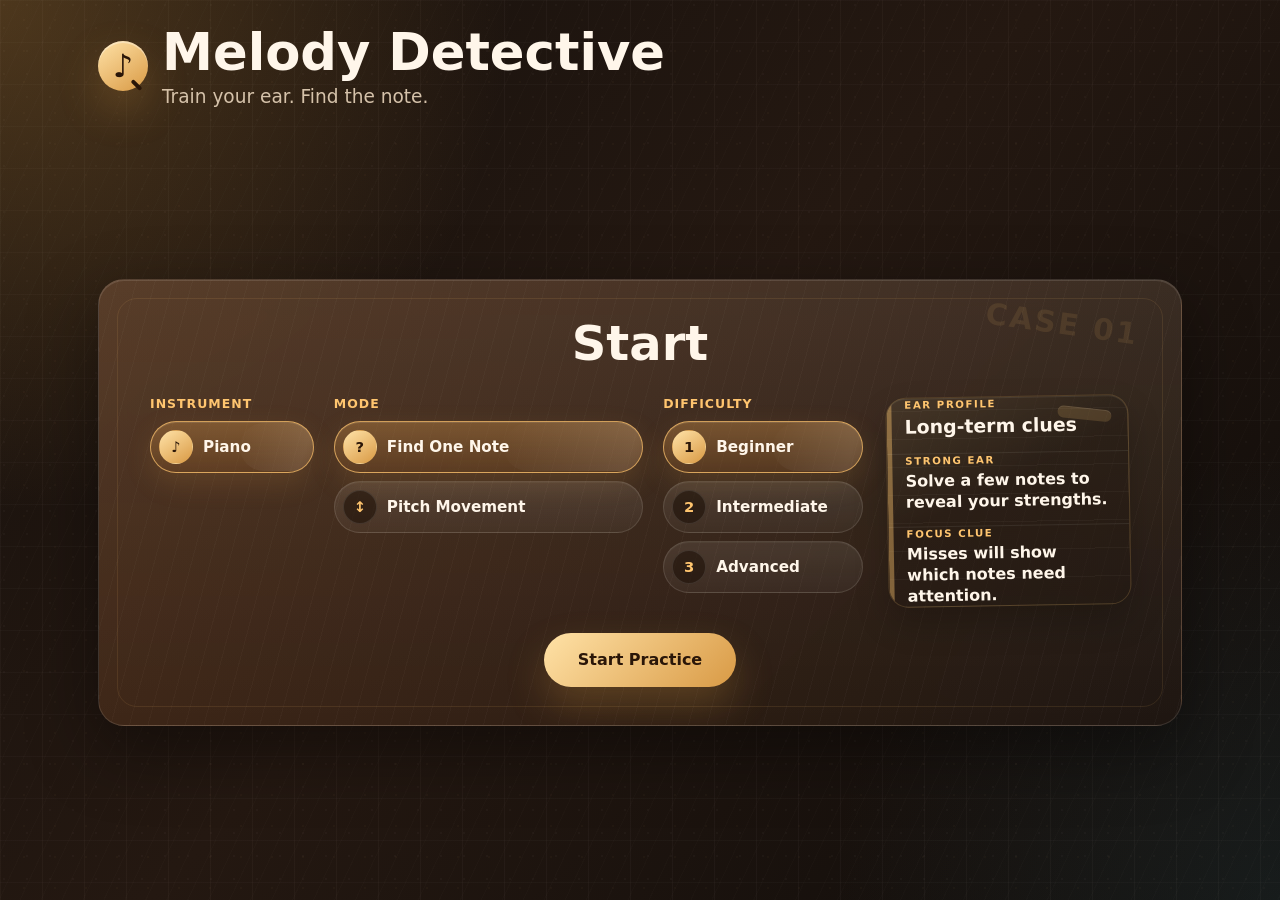
==== commit 36aea823: "Restructure start menu profile layout" ====
--- a/src/index.html
+++ b/src/index.html
@@ -21,60 +21,64 @@
           <h2>Start</h2>
         </div>
 
-        <div class="settings-grid" aria-label="Practice settings">
-          <div class="setting-group">
-            <p class="setting-label">Instrument</p>
-            <button class="setting-option selected" type="button" data-setting="instrument" data-value="piano" aria-pressed="true">
-              <span class="option-icon" aria-hidden="true">♪</span>
-              <span>Piano</span>
-            </button>
-          </div>
-
-          <div class="setting-group">
-            <p class="setting-label">Mode</p>
-            <div class="option-row">
-              <button class="setting-option selected" type="button" data-setting="mode" data-value="single-note" aria-pressed="true">
-                <span class="option-icon" aria-hidden="true">?</span>
-                <span>Find One Note</span>
+        <div class="menu-workspace">
+          <div class="settings-grid" aria-label="Practice settings">
+            <div class="setting-group">
+              <p class="setting-label">Instrument</p>
+              <button class="setting-option selected" type="button" data-setting="instrument" data-value="piano" aria-pressed="true">
+                <span class="option-icon" aria-hidden="true">♪</span>
+                <span>Piano</span>
               </button>
-              <button class="setting-option" type="button" data-setting="mode" data-value="pitch-movement" aria-pressed="false">
-                <span class="option-icon" aria-hidden="true">↕</span>
-                <span>Pitch Movement</span>
-              </button>
-            </div>
-          </div>
-
-          <div class="setting-group">
-            <p class="setting-label">Difficulty</p>
-            <div class="option-row">
-              <button class="setting-option selected" type="button" data-setting="difficulty" data-value="beginner" aria-pressed="true">
-                <span class="option-icon" aria-hidden="true">1</span>
-                <span>Beginner</span>
-              </button>
-              <button class="setting-option" type="button" data-setting="difficulty" data-value="intermediate" aria-pressed="false">
-                <span class="option-icon" aria-hidden="true">2</span>
-                <span>Intermediate</span>
-              </button>
-              <button class="setting-option" type="button" data-setting="difficulty" data-value="advanced" aria-pressed="false">
-                <span class="option-icon" aria-hidden="true">3</span>
-                <span>Advanced</span>
-              </button>
-            </div>
-          </div>
-        </div>
-
-        <div class="profile-card" aria-label="Overall ear profile">
-          <div class="profile-card-title">
-            <span>Ear Profile</span>
-            <strong>Long-term clues</strong>
-          </div>
-          <div class="profile-card-clue">
-            <span>Strong Ear</span>
-            <strong id="profile-strength-insight">Solve a few notes to reveal your strengths.</strong>
-          </div>
-          <div class="profile-card-clue">
-            <span>Focus Clue</span>
-            <strong id="profile-focus-insight">Misses will show which notes need attention.</strong>
+            </div>
+
+            <div class="setting-group">
+              <p class="setting-label">Mode</p>
+              <div class="option-row">
+                <button class="setting-option selected" type="button" data-setting="mode" data-value="single-note" aria-pressed="true">
+                  <span class="option-icon" aria-hidden="true">?</span>
+                  <span>Find One Note</span>
+                </button>
+                <button class="setting-option" type="button" data-setting="mode" data-value="pitch-movement" aria-pressed="false">
+                  <span class="option-icon" aria-hidden="true">↕</span>
+                  <span>Pitch Movement</span>
+                </button>
+              </div>
+            </div>
+
+            <div class="setting-group">
+              <p class="setting-label">Difficulty</p>
+              <div class="option-row">
+                <button class="setting-option selected" type="button" data-setting="difficulty" data-value="beginner" aria-pressed="true">
+                  <span class="option-icon" aria-hidden="true">1</span>
+                  <span>Beginner</span>
+                </button>
+                <button class="setting-option" type="button" data-setting="difficulty" data-value="intermediate" aria-pressed="false">
+                  <span class="option-icon" aria-hidden="true">2</span>
+                  <span>Intermediate</span>
+                </button>
+                <button class="setting-option" type="button" data-setting="difficulty" data-value="advanced" aria-pressed="false">
+                  <span class="option-icon" aria-hidden="true">3</span>
+                  <span>Advanced</span>
+                </button>
+              </div>
+            </div>
+          </div>
+
+          <aside class="profile-card" aria-label="Overall ear profile">
+            <div class="profile-card-title">
+              <span>Ear Profile</span>
+              <strong>Long-term clues</strong>
+            </div>
+            <div class="profile-card-clue">
+              <span>Strong Ear</span>
+              <strong id="profile-strength-insight">Solve a few notes to reveal your strengths.</strong>
+            </div>
+            <div class="profile-card-clue">
+              <span>Focus Clue</span>
+              <strong id="profile-focus-insight">Misses will show which notes need attention.</strong>
+            </div>
+          </aside>
+        </div>
           </div>
         </div>
 
--- a/src/styles.css
+++ b/src/styles.css
@@ -200,8 +200,16 @@
   letter-spacing: 0;
 }
 
+.menu-workspace {
+  width: min(980px, 100%);
+  display: grid;
+  grid-template-columns: minmax(0, 1fr) minmax(220px, 0.34fr);
+  align-items: stretch;
+  gap: clamp(16px, 2.4vw, 24px);
+  z-index: 1;
+}
+
 .settings-grid {
-  width: min(980px, 100%);
   display: grid;
   grid-template-columns: 0.9fr 1.7fr 1.1fr;
   gap: clamp(14px, 2vw, 20px);
@@ -230,50 +238,67 @@
 }
 
 .profile-card {
-  width: min(980px, 100%);
   position: relative;
   display: grid;
-  grid-template-columns: 0.74fr 1.28fr 1.28fr;
-  gap: 1px;
+  align-content: start;
+  gap: 14px;
   overflow: hidden;
   border: 1px solid rgba(255, 197, 111, 0.18);
-  border-radius: 18px;
-  background:
-    linear-gradient(90deg, rgba(255, 197, 111, 0.12), rgba(255, 246, 234, 0.035)),
-    rgba(20, 12, 7, 0.34);
+  border-radius: 20px;
+  background:
+    linear-gradient(155deg, rgba(255, 229, 173, 0.13), rgba(255, 246, 234, 0.025) 44%),
+    rgba(20, 12, 7, 0.42);
   box-shadow:
     inset 0 1px 0 rgba(255, 246, 234, 0.08),
-    0 12px 30px rgba(0, 0, 0, 0.18);
+    0 16px 34px rgba(0, 0, 0, 0.2);
+  transform: rotate(-1deg);
   z-index: 1;
 }
 
 .profile-card::before {
   content: "";
   position: absolute;
-  inset: 0 auto 0 0;
-  width: 5px;
-  background: linear-gradient(180deg, var(--accent-bright), rgba(217, 154, 69, 0.35));
+  inset: 0;
+  background:
+    linear-gradient(90deg, rgba(255, 197, 111, 0.42) 0 5px, transparent 5px),
+    repeating-linear-gradient(0deg, transparent 0 27px, rgba(255, 246, 234, 0.035) 27px 28px);
   pointer-events: none;
 }
 
+.profile-card::after {
+  content: "";
+  position: absolute;
+  top: 12px;
+  right: 16px;
+  width: 54px;
+  height: 12px;
+  border-radius: 999px;
+  background: rgba(255, 197, 111, 0.16);
+  box-shadow: inset 0 1px 0 rgba(255, 246, 234, 0.1);
+  transform: rotate(7deg);
+  pointer-events: none;
+}
+
 .profile-card > div {
+  position: relative;
   display: grid;
   align-content: center;
   gap: 4px;
-  min-height: 66px;
-  padding: 12px 18px;
-  background: rgba(255, 246, 234, 0.035);
+  min-height: 0;
+  padding: 0 18px;
+  background: transparent;
+  z-index: 1;
 }
 
 .profile-card-title {
-  padding-left: 22px;
-  background:
-    linear-gradient(180deg, rgba(255, 197, 111, 0.1), rgba(255, 246, 234, 0.03)),
-    rgba(42, 22, 8, 0.28);
+  padding-top: 18px;
+  padding-bottom: 2px;
 }
 
 .profile-card-clue {
-  border-left: 1px solid rgba(255, 246, 234, 0.08);
+  padding-top: 12px;
+  padding-bottom: 14px;
+  border-top: 1px solid rgba(255, 246, 234, 0.08);
 }
 
 .profile-card span {
@@ -288,6 +313,10 @@
   color: var(--text);
   font-size: clamp(0.92rem, 1.6vw, 1rem);
   line-height: 1.32;
+}
+
+.profile-card-title strong {
+  font-size: clamp(1.05rem, 2vw, 1.18rem);
 }
 
 .challenge-nav {
@@ -1325,16 +1354,17 @@
     inset: 10px;
   }
 
+  .menu-workspace,
   .settings-grid {
     grid-template-columns: 1fr;
   }
 
   .profile-card {
     grid-template-columns: 1fr;
+    transform: none;
   }
 
   .profile-card-clue {
-    border-left: 0;
     border-top: 1px solid rgba(255, 246, 234, 0.08);
   }
 
